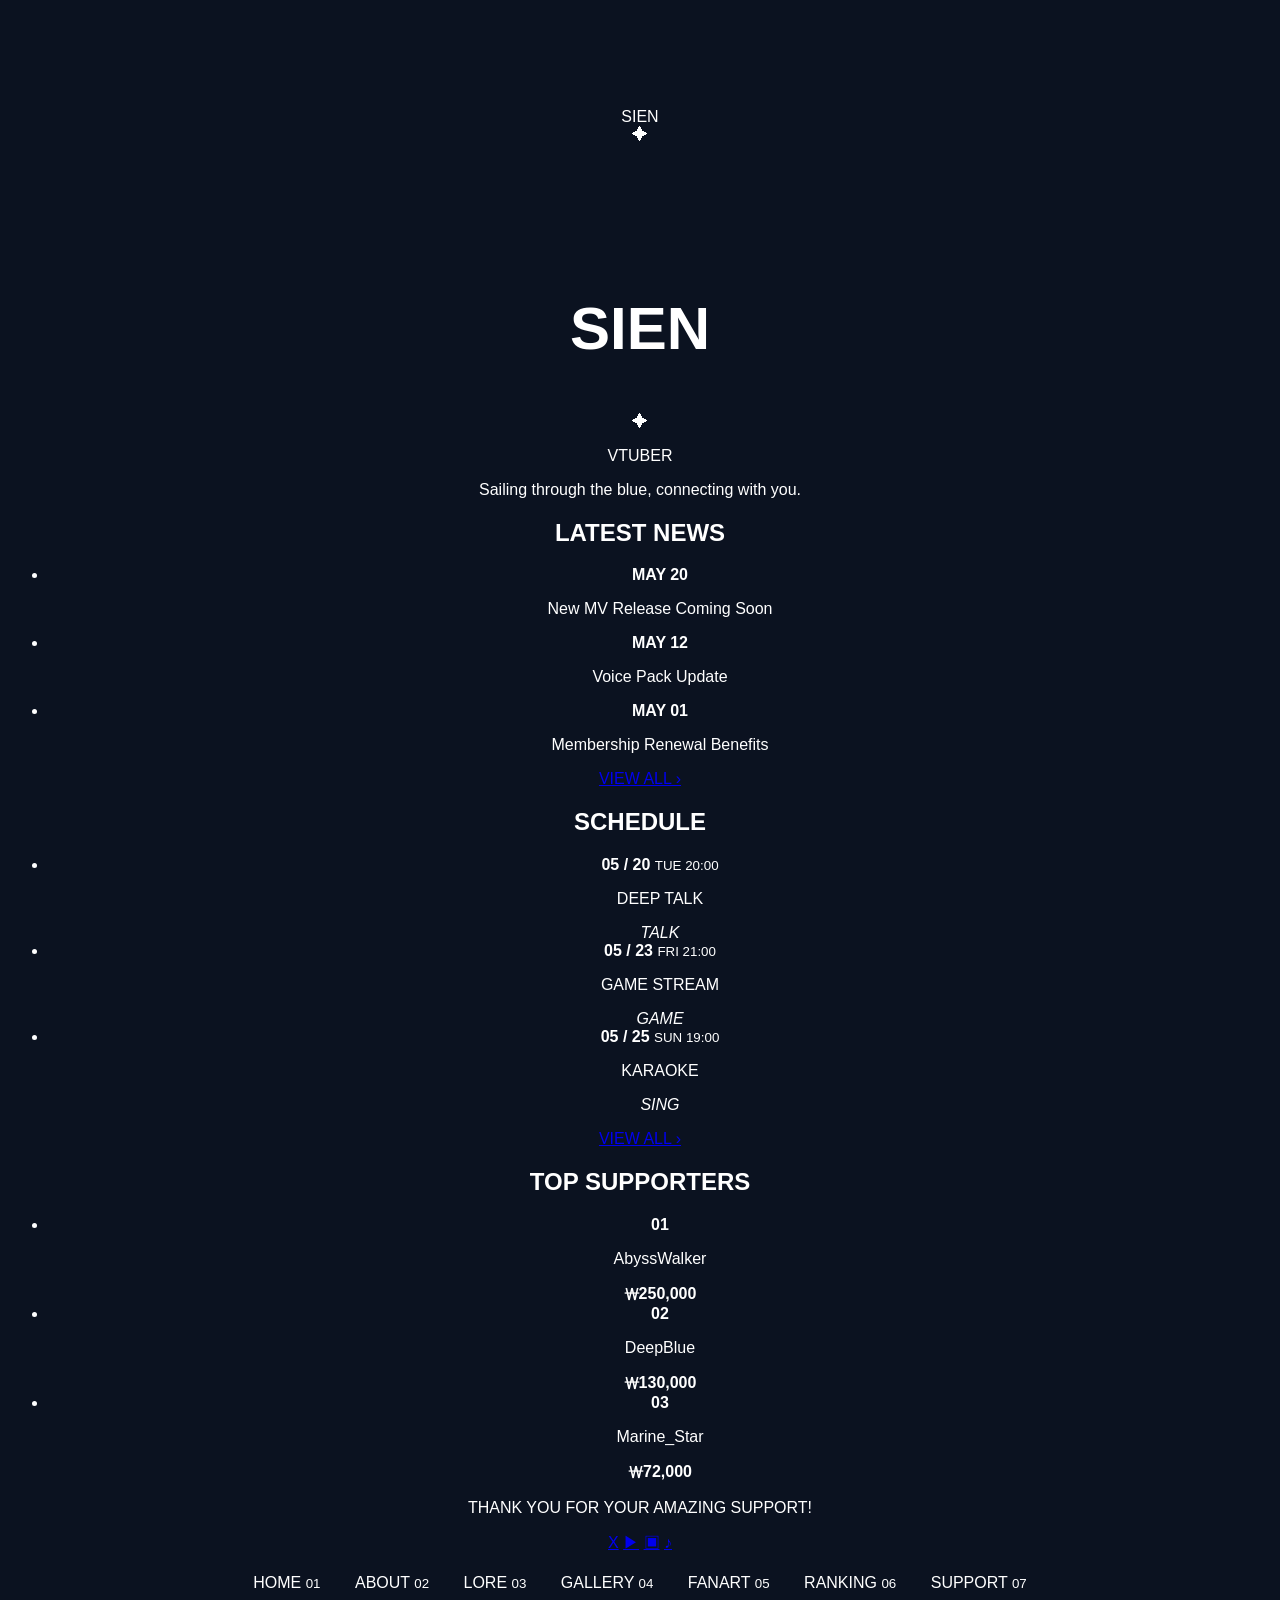
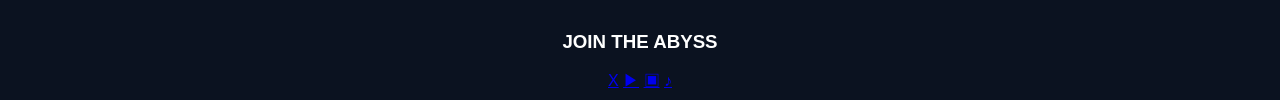
==== index.html @ 656f406c "Update index.html" ====
<!DOCTYPE html>
<html lang="ko">
<head>
    <meta charset="UTF-8" />
    <meta name="viewport" content="width=device-width, initial-scale=1.0" />

    <title>SIEN Official Site</title>

    <link rel="stylesheet" href="style.css" />
</head>
<body>

    <main class="site">

        <!-- 왼쪽 메인 영역 -->
        <section class="hero">

            <header class="top-logo">
                <div class="small-logo">SIEN</div>
                <div class="spark">✦</div>
            </header>

            <div class="hero-content">
                <h1>SIEN</h1>

                <div class="sub-label">
                    <span>✦</span>
                    <p>VTUBER</p>
                </div>

                <p class="hero-text">
                    Sailing through the blue, connecting with you.
                </p>
            </div>

            <!-- 하단 카드 영역 -->
            <section class="info-cards">

                <article class="card">
                    <div class="card-title">
                        <span></span>
                        <h2>LATEST NEWS</h2>
                    </div>

                    <ul class="news-list">
                        <li>
                            <strong>MAY 20</strong>
                            <p>New MV Release Coming Soon</p>
                        </li>
                        <li>
                            <strong>MAY 12</strong>
                            <p>Voice Pack Update</p>
                        </li>
                        <li>
                            <strong>MAY 01</strong>
                            <p>Membership Renewal Benefits</p>
                        </li>
                    </ul>

                    <a href="#" class="view-more">VIEW ALL ›</a>
                </article>

                <article class="card">
                    <div class="card-title">
                        <span></span>
                        <h2>SCHEDULE</h2>
                    </div>

                    <ul class="schedule-list">
                        <li>
                            <div class="date">
                                <strong>05 / 20</strong>
                                <small>TUE 20:00</small>
                            </div>
                            <p>DEEP TALK</p>
                            <em>TALK</em>
                        </li>

                        <li>
                            <div class="date">
                                <strong>05 / 23</strong>
                                <small>FRI 21:00</small>
                            </div>
                            <p>GAME STREAM</p>
                            <em>GAME</em>
                        </li>

                        <li>
                            <div class="date">
                                <strong>05 / 25</strong>
                                <small>SUN 19:00</small>
                            </div>
                            <p>KARAOKE</p>
                            <em>SING</em>
                        </li>
                    </ul>

                    <a href="#" class="view-more">VIEW ALL ›</a>
                </article>

                <article class="card">
                    <div class="card-title">
                        <span></span>
                        <h2>TOP SUPPORTERS</h2>
                    </div>

                    <ul class="supporter-list">
                        <li>
                            <strong>01</strong>
                            <p>AbyssWalker</p>
                            <b>₩250,000</b>
                        </li>
                        <li>
                            <strong>02</strong>
                            <p>DeepBlue</p>
                            <b>₩130,000</b>
                        </li>
                        <li>
                            <strong>03</strong>
                            <p>Marine_Star</p>
                            <b>₩72,000</b>
                        </li>
                    </ul>

                    <p class="thanks">THANK YOU FOR YOUR AMAZING SUPPORT!</p>
                </article>

            </section>
        </section>

        <!-- 오른쪽 메뉴 영역 -->
        <aside class="side-panel">

            <div class="social-icons">
                <a href="#">X</a>
                <a href="#">▶</a>
                <a href="#">▣</a>
                <a href="#">♪</a>
            </div>

            <nav class="main-menu">
                <a href="#" class="active">
                    <span>HOME</span>
                    <small>01</small>
                </a>

                <a href="#">
                    <span>ABOUT</span>
                    <small>02</small>
                </a>

                <a href="#">
                    <span>LORE</span>
                    <small>03</small>
                </a>

                <a href="#">
                    <span>GALLERY</span>
                    <small>04</small>
                </a>

                <a href="#">
                    <span>FANART</span>
                    <small>05</small>
                </a>

                <a href="#">
                    <span>RANKING</span>
                    <small>06</small>
                </a>

                <a href="#">
                    <span>SUPPORT</span>
                    <small>07</small>
                </a>
            </nav>

            <div class="join-box">
                <h3>JOIN THE ABYSS</h3>

                <div class="join-icons">
                    <a href="#">X</a>
                    <a href="#">▶</a>
                    <a href="#">▣</a>
                    <a href="#">♪</a>
                </div>
            </div>

        </aside>

    </main>

    <script src="main.js"></script>
</body>
</html>
---- style.css ----
body{
    background:#0b1220;
    color:white;
    font-family:sans-serif;
    text-align:center;
}

nav{
    padding:20px;
}

nav a{
    color:white;
    text-decoration:none;
    margin:0 15px;
}

header{
    padding:100px 20px;
}

h1{
    font-size:60px;
}
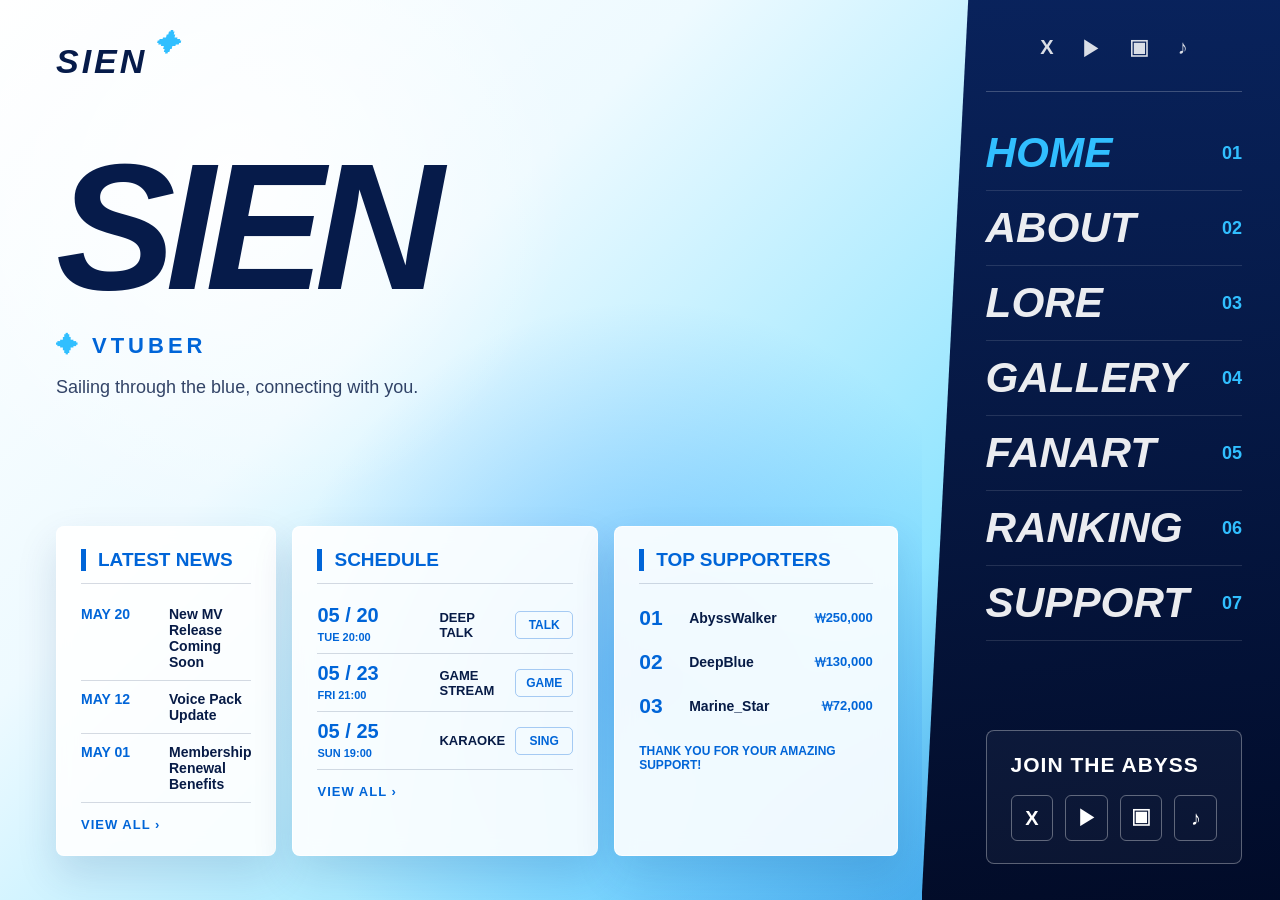
==== commit 87494fe5: "Update index.html" ====
--- a/index.html
+++ b/index.html
@@ -1,195 +1,589 @@
 <!DOCTYPE html>
 <html lang="ko">
 <head>
-    <meta charset="UTF-8" />
-    <meta name="viewport" content="width=device-width, initial-scale=1.0" />
-
-    <title>SIEN Official Site</title>
-
-    <link rel="stylesheet" href="style.css" />
+  <meta charset="UTF-8" />
+  <meta name="viewport" content="width=device-width, initial-scale=1.0" />
+
+  <title>SIEN Official Site</title>
+
+  <style>
+    :root {
+      --white: #f8fbff;
+      --sky: #dff5ff;
+      --cyan: #31bfff;
+      --blue: #0065d8;
+      --deep-blue: #061b4a;
+      --navy: #020b24;
+      --text: #071b46;
+      --card: rgba(255, 255, 255, 0.9);
+      --line: rgba(6, 27, 74, 0.16);
+    }
+
+    * {
+      box-sizing: border-box;
+    }
+
+    html,
+    body {
+      margin: 0;
+      min-height: 100%;
+      font-family: Arial, Helvetica, sans-serif;
+      color: var(--text);
+    }
+
+    body {
+      background: linear-gradient(
+        135deg,
+        #ffffff 0%,
+        #eefaff 32%,
+        #8ee4ff 68%,
+        #0074d9 100%
+      );
+      overflow-x: hidden;
+    }
+
+    a {
+      text-decoration: none;
+      color: inherit;
+    }
+
+    .page {
+      min-height: 100vh;
+      display: grid;
+      grid-template-columns: minmax(0, 1fr) minmax(320px, 28vw);
+    }
+
+    .hero {
+      position: relative;
+      min-height: 100vh;
+      padding: 42px 56px 44px;
+      display: flex;
+      flex-direction: column;
+      justify-content: space-between;
+      overflow: hidden;
+    }
+
+    .hero::before {
+      content: "";
+      position: absolute;
+      inset: 0;
+      background:
+        radial-gradient(circle at 25% 20%, rgba(255,255,255,0.9), transparent 34%),
+        radial-gradient(circle at 70% 75%, rgba(0,120,255,0.35), transparent 40%);
+      pointer-events: none;
+    }
+
+    .logo {
+      position: relative;
+      z-index: 2;
+      display: flex;
+      align-items: flex-start;
+      gap: 8px;
+      font-size: 34px;
+      font-weight: 900;
+      font-style: italic;
+      letter-spacing: 3px;
+      color: var(--deep-blue);
+    }
+
+    .logo span {
+      color: var(--cyan);
+      font-size: 24px;
+      margin-top: -12px;
+    }
+
+    .hero-main {
+      position: relative;
+      z-index: 2;
+      margin-top: 70px;
+    }
+
+    .hero-main h1 {
+      margin: 0;
+      font-size: clamp(92px, 14vw, 210px);
+      line-height: 0.85;
+      font-weight: 900;
+      font-style: italic;
+      letter-spacing: -10px;
+      color: var(--deep-blue);
+    }
+
+    .label {
+      margin-top: 30px;
+      display: flex;
+      align-items: center;
+      gap: 14px;
+      color: var(--blue);
+      font-size: 22px;
+      font-weight: 700;
+      letter-spacing: 4px;
+    }
+
+    .label .star {
+      color: var(--cyan);
+      letter-spacing: 0;
+    }
+
+    .hero-main p {
+      margin-top: 18px;
+      font-size: 18px;
+      color: rgba(7, 27, 70, 0.82);
+    }
+
+    .cards {
+      position: relative;
+      z-index: 2;
+      display: grid;
+      grid-template-columns: 1.05fr 1.1fr 0.95fr;
+      gap: 16px;
+      margin-top: 70px;
+    }
+
+    .card {
+      min-height: 200px;
+      padding: 22px 24px;
+      background: var(--card);
+      border: 1px solid rgba(255,255,255,0.8);
+      border-radius: 8px;
+      box-shadow: 0 18px 40px rgba(3, 50, 112, 0.14);
+      backdrop-filter: blur(10px);
+    }
+
+    .card-title {
+      display: flex;
+      align-items: center;
+      gap: 12px;
+      padding-bottom: 12px;
+      border-bottom: 1px solid var(--line);
+    }
+
+    .card-title::before {
+      content: "";
+      width: 5px;
+      height: 22px;
+      background: var(--blue);
+      display: block;
+    }
+
+    .card-title h2 {
+      margin: 0;
+      font-size: 19px;
+      color: var(--blue);
+    }
+
+    .news-list,
+    .schedule-list,
+    .supporter-list {
+      list-style: none;
+      margin: 12px 0 0;
+      padding: 0;
+    }
+
+    .news-list li {
+      display: grid;
+      grid-template-columns: 78px 1fr;
+      gap: 10px;
+      padding: 10px 0;
+      border-bottom: 1px solid var(--line);
+      font-size: 14px;
+    }
+
+    .news-list strong {
+      color: var(--blue);
+    }
+
+    .news-list p {
+      margin: 0;
+      font-weight: 700;
+    }
+
+    .schedule-list li {
+      display: grid;
+      grid-template-columns: 112px 1fr 58px;
+      align-items: center;
+      gap: 10px;
+      padding: 8px 0;
+      border-bottom: 1px solid var(--line);
+    }
+
+    .date strong {
+      display: block;
+      color: var(--blue);
+      font-size: 20px;
+    }
+
+    .date small {
+      color: var(--blue);
+      font-size: 11px;
+      font-weight: 700;
+    }
+
+    .schedule-list p {
+      margin: 0;
+      font-size: 13px;
+      font-weight: 800;
+    }
+
+    .schedule-list em {
+      font-style: normal;
+      text-align: center;
+      padding: 6px 8px;
+      border: 1px solid rgba(0,101,216,0.32);
+      border-radius: 5px;
+      color: var(--blue);
+      font-size: 12px;
+      font-weight: 800;
+    }
+
+    .supporter-list li {
+      display: grid;
+      grid-template-columns: 40px 1fr 86px;
+      align-items: center;
+      gap: 10px;
+      padding: 10px 0;
+    }
+
+    .supporter-list strong {
+      color: var(--blue);
+      font-size: 21px;
+    }
+
+    .supporter-list p {
+      margin: 0;
+      font-size: 14px;
+      font-weight: 800;
+    }
+
+    .supporter-list b {
+      color: var(--blue);
+      font-size: 13px;
+      text-align: right;
+    }
+
+    .view-more {
+      display: inline-block;
+      margin-top: 14px;
+      color: var(--blue);
+      font-size: 13px;
+      font-weight: 800;
+      letter-spacing: 1px;
+    }
+
+    .thanks {
+      margin: 16px 0 0;
+      color: var(--blue);
+      font-size: 12px;
+      font-weight: 800;
+    }
+
+    .side-panel {
+      position: relative;
+      min-height: 100vh;
+      padding: 36px 38px 36px 64px;
+      color: white;
+      background: linear-gradient(
+        180deg,
+        rgba(5, 30, 88, 0.98),
+        rgba(1, 9, 37, 0.98)
+      );
+      clip-path: polygon(13% 0, 100% 0, 100% 100%, 0 100%);
+      display: flex;
+      flex-direction: column;
+      justify-content: space-between;
+    }
+
+    .social {
+      display: flex;
+      justify-content: center;
+      gap: 28px;
+      padding-bottom: 28px;
+      border-bottom: 1px solid rgba(255,255,255,0.22);
+      font-size: 20px;
+      font-weight: 800;
+    }
+
+    .social a {
+      transition: 0.2s;
+      color: rgba(255,255,255,0.85);
+    }
+
+    .social a:hover {
+      color: var(--cyan);
+      transform: translateY(-3px);
+    }
+
+    .menu {
+      margin-top: 24px;
+    }
+
+    .menu a {
+      display: flex;
+      align-items: center;
+      justify-content: space-between;
+      padding: 13px 0;
+      border-bottom: 1px solid rgba(255,255,255,0.12);
+      transition: 0.2s;
+    }
+
+    .menu span {
+      font-size: clamp(30px, 3.3vw, 52px);
+      font-weight: 900;
+      font-style: italic;
+      color: rgba(255,255,255,0.92);
+    }
+
+    .menu small {
+      color: var(--cyan);
+      font-size: 18px;
+      font-weight: 800;
+    }
+
+    .menu a.active span {
+      color: var(--cyan);
+    }
+
+    .menu a:hover {
+      transform: translateX(8px);
+    }
+
+    .menu a:hover span {
+      color: var(--cyan);
+    }
+
+    .join-box {
+      padding: 22px 24px;
+      border: 1px solid rgba(255,255,255,0.32);
+      border-radius: 8px;
+      background: rgba(255,255,255,0.04);
+    }
+
+    .join-box h3 {
+      margin: 0 0 18px;
+      font-size: 21px;
+      letter-spacing: 1px;
+    }
+
+    .join-icons {
+      display: grid;
+      grid-template-columns: repeat(4, 1fr);
+      gap: 12px;
+    }
+
+    .join-icons a {
+      height: 46px;
+      display: grid;
+      place-items: center;
+      border: 1px solid rgba(255,255,255,0.35);
+      border-radius: 6px;
+      font-size: 20px;
+      font-weight: 800;
+      transition: 0.2s;
+    }
+
+    .join-icons a:hover {
+      background: rgba(49,191,255,0.18);
+      color: var(--cyan);
+    }
+
+    @media (max-width: 900px) {
+      .page {
+        grid-template-columns: 1fr;
+      }
+
+      .hero {
+        min-height: auto;
+        padding: 32px 24px;
+      }
+
+      .hero-main h1 {
+        letter-spacing: -5px;
+      }
+
+      .cards {
+        grid-template-columns: 1fr;
+      }
+
+      .side-panel {
+        min-height: auto;
+        clip-path: none;
+        padding: 32px 24px;
+      }
+
+      .menu span {
+        font-size: 36px;
+      }
+
+      .join-box {
+        margin-top: 30px;
+      }
+    }
+  </style>
 </head>
+
 <body>
-
-    <main class="site">
-
-        <!-- 왼쪽 메인 영역 -->
-        <section class="hero">
-
-            <header class="top-logo">
-                <div class="small-logo">SIEN</div>
-                <div class="spark">✦</div>
-            </header>
-
-            <div class="hero-content">
-                <h1>SIEN</h1>
-
-                <div class="sub-label">
-                    <span>✦</span>
-                    <p>VTUBER</p>
-                </div>
-
-                <p class="hero-text">
-                    Sailing through the blue, connecting with you.
-                </p>
-            </div>
-
-            <!-- 하단 카드 영역 -->
-            <section class="info-cards">
-
-                <article class="card">
-                    <div class="card-title">
-                        <span></span>
-                        <h2>LATEST NEWS</h2>
-                    </div>
-
-                    <ul class="news-list">
-                        <li>
-                            <strong>MAY 20</strong>
-                            <p>New MV Release Coming Soon</p>
-                        </li>
-                        <li>
-                            <strong>MAY 12</strong>
-                            <p>Voice Pack Update</p>
-                        </li>
-                        <li>
-                            <strong>MAY 01</strong>
-                            <p>Membership Renewal Benefits</p>
-                        </li>
-                    </ul>
-
-                    <a href="#" class="view-more">VIEW ALL ›</a>
-                </article>
-
-                <article class="card">
-                    <div class="card-title">
-                        <span></span>
-                        <h2>SCHEDULE</h2>
-                    </div>
-
-                    <ul class="schedule-list">
-                        <li>
-                            <div class="date">
-                                <strong>05 / 20</strong>
-                                <small>TUE 20:00</small>
-                            </div>
-                            <p>DEEP TALK</p>
-                            <em>TALK</em>
-                        </li>
-
-                        <li>
-                            <div class="date">
-                                <strong>05 / 23</strong>
-                                <small>FRI 21:00</small>
-                            </div>
-                            <p>GAME STREAM</p>
-                            <em>GAME</em>
-                        </li>
-
-                        <li>
-                            <div class="date">
-                                <strong>05 / 25</strong>
-                                <small>SUN 19:00</small>
-                            </div>
-                            <p>KARAOKE</p>
-                            <em>SING</em>
-                        </li>
-                    </ul>
-
-                    <a href="#" class="view-more">VIEW ALL ›</a>
-                </article>
-
-                <article class="card">
-                    <div class="card-title">
-                        <span></span>
-                        <h2>TOP SUPPORTERS</h2>
-                    </div>
-
-                    <ul class="supporter-list">
-                        <li>
-                            <strong>01</strong>
-                            <p>AbyssWalker</p>
-                            <b>₩250,000</b>
-                        </li>
-                        <li>
-                            <strong>02</strong>
-                            <p>DeepBlue</p>
-                            <b>₩130,000</b>
-                        </li>
-                        <li>
-                            <strong>03</strong>
-                            <p>Marine_Star</p>
-                            <b>₩72,000</b>
-                        </li>
-                    </ul>
-
-                    <p class="thanks">THANK YOU FOR YOUR AMAZING SUPPORT!</p>
-                </article>
-
-            </section>
-        </section>
-
-        <!-- 오른쪽 메뉴 영역 -->
-        <aside class="side-panel">
-
-            <div class="social-icons">
-                <a href="#">X</a>
-                <a href="#">▶</a>
-                <a href="#">▣</a>
-                <a href="#">♪</a>
-            </div>
-
-            <nav class="main-menu">
-                <a href="#" class="active">
-                    <span>HOME</span>
-                    <small>01</small>
-                </a>
-
-                <a href="#">
-                    <span>ABOUT</span>
-                    <small>02</small>
-                </a>
-
-                <a href="#">
-                    <span>LORE</span>
-                    <small>03</small>
-                </a>
-
-                <a href="#">
-                    <span>GALLERY</span>
-                    <small>04</small>
-                </a>
-
-                <a href="#">
-                    <span>FANART</span>
-                    <small>05</small>
-                </a>
-
-                <a href="#">
-                    <span>RANKING</span>
-                    <small>06</small>
-                </a>
-
-                <a href="#">
-                    <span>SUPPORT</span>
-                    <small>07</small>
-                </a>
-            </nav>
-
-            <div class="join-box">
-                <h3>JOIN THE ABYSS</h3>
-
-                <div class="join-icons">
-                    <a href="#">X</a>
-                    <a href="#">▶</a>
-                    <a href="#">▣</a>
-                    <a href="#">♪</a>
-                </div>
-            </div>
-
-        </aside>
-
-    </main>
-
-    <script src="main.js"></script>
+  <main class="page">
+
+    <section class="hero">
+      <div>
+        <header class="logo">
+          SIEN
+          <span>✦</span>
+        </header>
+
+        <div class="hero-main">
+          <h1>SIEN</h1>
+
+          <div class="label">
+            <span class="star">✦</span>
+            <span>VTUBER</span>
+          </div>
+
+          <p>Sailing through the blue, connecting with you.</p>
+        </div>
+      </div>
+
+      <section class="cards">
+        <article class="card">
+          <div class="card-title">
+            <h2>LATEST NEWS</h2>
+          </div>
+
+          <ul class="news-list">
+            <li>
+              <strong>MAY 20</strong>
+              <p>New MV Release Coming Soon</p>
+            </li>
+            <li>
+              <strong>MAY 12</strong>
+              <p>Voice Pack Update</p>
+            </li>
+            <li>
+              <strong>MAY 01</strong>
+              <p>Membership Renewal Benefits</p>
+            </li>
+          </ul>
+
+          <a href="#" class="view-more">VIEW ALL ›</a>
+        </article>
+
+        <article class="card">
+          <div class="card-title">
+            <h2>SCHEDULE</h2>
+          </div>
+
+          <ul class="schedule-list">
+            <li>
+              <div class="date">
+                <strong>05 / 20</strong>
+                <small>TUE 20:00</small>
+              </div>
+              <p>DEEP TALK</p>
+              <em>TALK</em>
+            </li>
+
+            <li>
+              <div class="date">
+                <strong>05 / 23</strong>
+                <small>FRI 21:00</small>
+              </div>
+              <p>GAME STREAM</p>
+              <em>GAME</em>
+            </li>
+
+            <li>
+              <div class="date">
+                <strong>05 / 25</strong>
+                <small>SUN 19:00</small>
+              </div>
+              <p>KARAOKE</p>
+              <em>SING</em>
+            </li>
+          </ul>
+
+          <a href="#" class="view-more">VIEW ALL ›</a>
+        </article>
+
+        <article class="card">
+          <div class="card-title">
+            <h2>TOP SUPPORTERS</h2>
+          </div>
+
+          <ul class="supporter-list">
+            <li>
+              <strong>01</strong>
+              <p>AbyssWalker</p>
+              <b>₩250,000</b>
+            </li>
+            <li>
+              <strong>02</strong>
+              <p>DeepBlue</p>
+              <b>₩130,000</b>
+            </li>
+            <li>
+              <strong>03</strong>
+              <p>Marine_Star</p>
+              <b>₩72,000</b>
+            </li>
+          </ul>
+
+          <p class="thanks">THANK YOU FOR YOUR AMAZING SUPPORT!</p>
+        </article>
+      </section>
+    </section>
+
+    <aside class="side-panel">
+      <div>
+        <div class="social">
+          <a href="#">X</a>
+          <a href="#">▶</a>
+          <a href="#">▣</a>
+          <a href="#">♪</a>
+        </div>
+
+        <nav class="menu">
+          <a href="#" class="active">
+            <span>HOME</span>
+            <small>01</small>
+          </a>
+          <a href="#">
+            <span>ABOUT</span>
+            <small>02</small>
+          </a>
+          <a href="#">
+            <span>LORE</span>
+            <small>03</small>
+          </a>
+          <a href="#">
+            <span>GALLERY</span>
+            <small>04</small>
+          </a>
+          <a href="#">
+            <span>FANART</span>
+            <small>05</small>
+          </a>
+          <a href="#">
+            <span>RANKING</span>
+            <small>06</small>
+          </a>
+          <a href="#">
+            <span>SUPPORT</span>
+            <small>07</small>
+          </a>
+        </nav>
+      </div>
+
+      <div class="join-box">
+        <h3>JOIN THE ABYSS</h3>
+
+        <div class="join-icons">
+          <a href="#">X</a>
+          <a href="#">▶</a>
+          <a href="#">▣</a>
+          <a href="#">♪</a>
+        </div>
+      </div>
+    </aside>
+
+  </main>
 </body>
 </html>
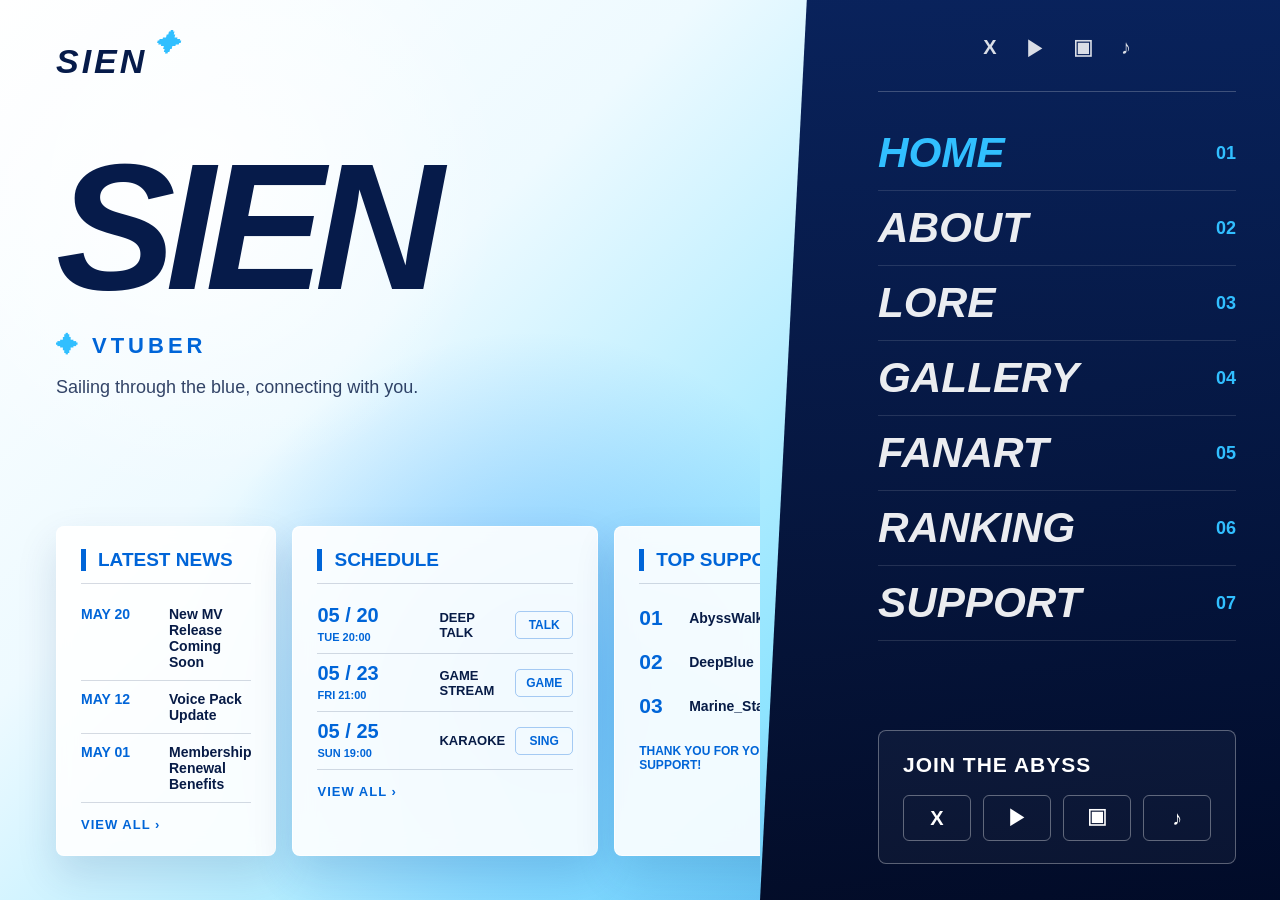
==== commit 0da9e746: "Update index.html" ====
--- a/index.html
+++ b/index.html
@@ -50,7 +50,7 @@
     .page {
       min-height: 100vh;
       display: grid;
-      grid-template-columns: minmax(0, 1fr) minmax(320px, 28vw);
+      grid-template-columns: minmax(0, 1fr) minmax(520px, 30vw);
     }
 
     .hero {
@@ -279,14 +279,14 @@
     .side-panel {
       position: relative;
       min-height: 100vh;
-      padding: 36px 38px 36px 64px;
+      padding: 36px 44px 36px 118px;
       color: white;
       background: linear-gradient(
         180deg,
         rgba(5, 30, 88, 0.98),
         rgba(1, 9, 37, 0.98)
       );
-      clip-path: polygon(13% 0, 100% 0, 100% 100%, 0 100%);
+      clip-path: polygon(9% 0, 100% 0, 100% 100%, 0 100%);
       display: flex;
       flex-direction: column;
       justify-content: space-between;
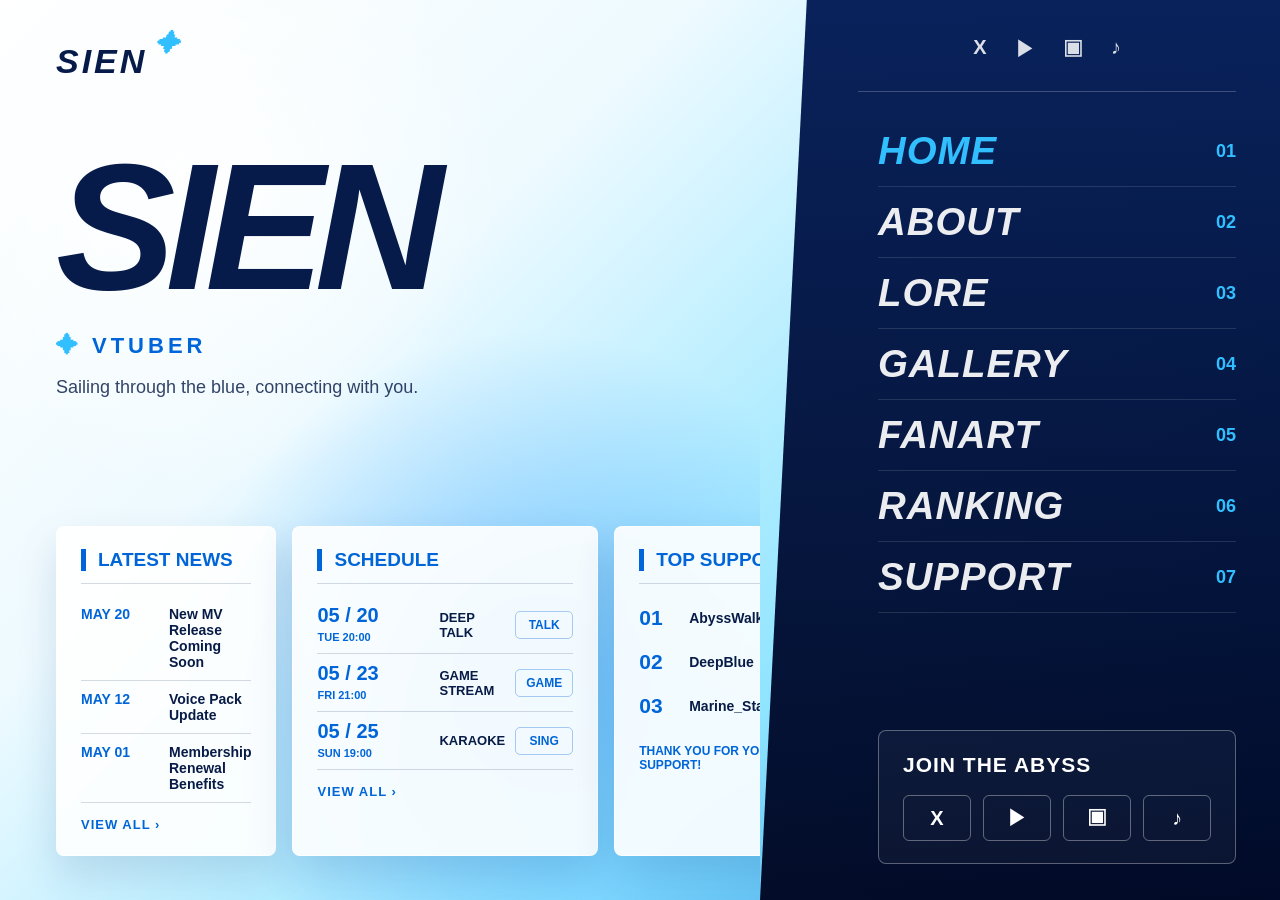
==== commit 65289303: "Update index.html" ====
--- a/index.html
+++ b/index.html
@@ -297,10 +297,11 @@
       justify-content: center;
       gap: 28px;
       padding-bottom: 28px;
+      margin-left: -20px;
       border-bottom: 1px solid rgba(255,255,255,0.22);
       font-size: 20px;
       font-weight: 800;
-    }
+}
 
     .social a {
       transition: 0.2s;
@@ -326,11 +327,12 @@
     }
 
     .menu span {
-      font-size: clamp(30px, 3.3vw, 52px);
+      font-size: clamp(30px, 3vw, 48px);
       font-weight: 900;
       font-style: italic;
       color: rgba(255,255,255,0.92);
-    }
+      letter-spacing: 1px;
+}
 
     .menu small {
       color: var(--cyan);
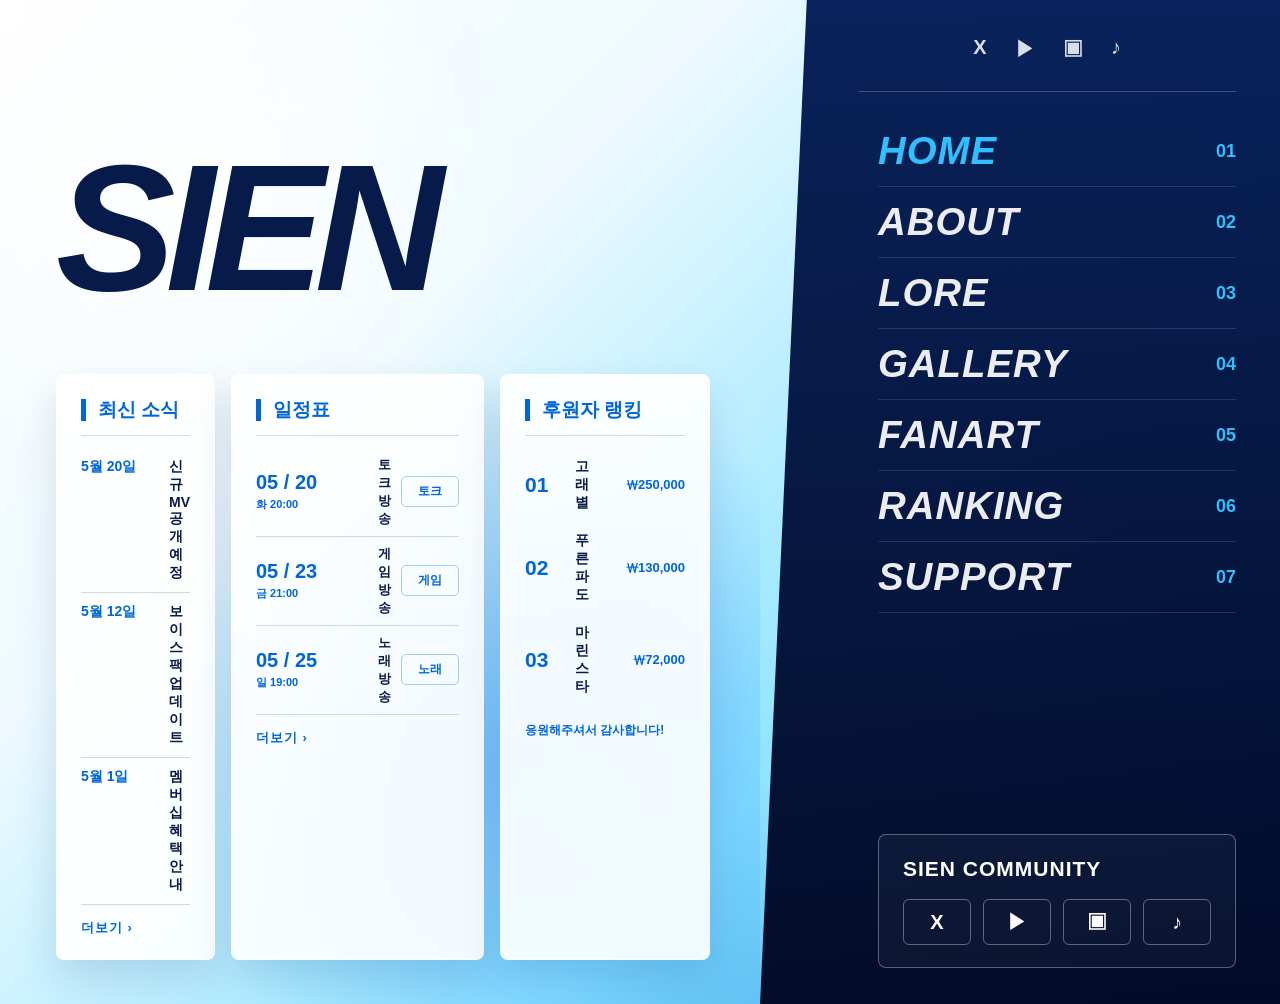
==== commit 067ed15a: "Update index.html" ====
--- a/index.html
+++ b/index.html
@@ -73,61 +73,20 @@
       pointer-events: none;
     }
 
-    .logo {
-      position: relative;
-      z-index: 2;
-      display: flex;
-      align-items: flex-start;
-      gap: 8px;
-      font-size: 34px;
-      font-weight: 900;
-      font-style: italic;
-      letter-spacing: 3px;
-      color: var(--deep-blue);
-    }
-
-    .logo span {
-      color: var(--cyan);
-      font-size: 24px;
-      margin-top: -12px;
-    }
-
     .hero-main {
       position: relative;
       z-index: 2;
-      margin-top: 70px;
+      margin-top: 110px;
     }
 
     .hero-main h1 {
       margin: 0;
-      font-size: clamp(92px, 14vw, 210px);
+      font-size: clamp(110px, 14vw, 210px);
       line-height: 0.85;
       font-weight: 900;
       font-style: italic;
       letter-spacing: -10px;
       color: var(--deep-blue);
-    }
-
-    .label {
-      margin-top: 30px;
-      display: flex;
-      align-items: center;
-      gap: 14px;
-      color: var(--blue);
-      font-size: 22px;
-      font-weight: 700;
-      letter-spacing: 4px;
-    }
-
-    .label .star {
-      color: var(--cyan);
-      letter-spacing: 0;
-    }
-
-    .hero-main p {
-      margin-top: 18px;
-      font-size: 18px;
-      color: rgba(7, 27, 70, 0.82);
     }
 
     .cards {
@@ -301,7 +260,7 @@
       border-bottom: 1px solid rgba(255,255,255,0.22);
       font-size: 20px;
       font-weight: 800;
-}
+    }
 
     .social a {
       transition: 0.2s;
@@ -332,7 +291,7 @@
       font-style: italic;
       color: rgba(255,255,255,0.92);
       letter-spacing: 1px;
-}
+    }
 
     .menu small {
       color: var(--cyan);
@@ -397,6 +356,10 @@
         padding: 32px 24px;
       }
 
+      .hero-main {
+        margin-top: 60px;
+      }
+
       .hero-main h1 {
         letter-spacing: -5px;
       }
@@ -426,109 +389,95 @@
   <main class="page">
 
     <section class="hero">
-      <div>
-        <header class="logo">
-          SIEN
-          <span>✦</span>
-        </header>
-
-        <div class="hero-main">
-          <h1>SIEN</h1>
-
-          <div class="label">
-            <span class="star">✦</span>
-            <span>VTUBER</span>
-          </div>
-
-          <p>Sailing through the blue, connecting with you.</p>
-        </div>
+      <div class="hero-main">
+        <h1>SIEN</h1>
       </div>
 
       <section class="cards">
         <article class="card">
           <div class="card-title">
-            <h2>LATEST NEWS</h2>
+            <h2>최신 소식</h2>
           </div>
 
           <ul class="news-list">
             <li>
-              <strong>MAY 20</strong>
-              <p>New MV Release Coming Soon</p>
-            </li>
-            <li>
-              <strong>MAY 12</strong>
-              <p>Voice Pack Update</p>
-            </li>
-            <li>
-              <strong>MAY 01</strong>
-              <p>Membership Renewal Benefits</p>
+              <strong>5월 20일</strong>
+              <p>신규 MV 공개 예정</p>
+            </li>
+            <li>
+              <strong>5월 12일</strong>
+              <p>보이스팩 업데이트</p>
+            </li>
+            <li>
+              <strong>5월 1일</strong>
+              <p>멤버십 혜택 안내</p>
             </li>
           </ul>
 
-          <a href="#" class="view-more">VIEW ALL ›</a>
+          <a href="#" class="view-more">더보기 ›</a>
         </article>
 
         <article class="card">
           <div class="card-title">
-            <h2>SCHEDULE</h2>
+            <h2>일정표</h2>
           </div>
 
           <ul class="schedule-list">
             <li>
               <div class="date">
                 <strong>05 / 20</strong>
-                <small>TUE 20:00</small>
+                <small>화 20:00</small>
               </div>
-              <p>DEEP TALK</p>
-              <em>TALK</em>
+              <p>토크 방송</p>
+              <em>토크</em>
             </li>
 
             <li>
               <div class="date">
                 <strong>05 / 23</strong>
-                <small>FRI 21:00</small>
+                <small>금 21:00</small>
               </div>
-              <p>GAME STREAM</p>
-              <em>GAME</em>
+              <p>게임 방송</p>
+              <em>게임</em>
             </li>
 
             <li>
               <div class="date">
                 <strong>05 / 25</strong>
-                <small>SUN 19:00</small>
+                <small>일 19:00</small>
               </div>
-              <p>KARAOKE</p>
-              <em>SING</em>
+              <p>노래 방송</p>
+              <em>노래</em>
             </li>
           </ul>
 
-          <a href="#" class="view-more">VIEW ALL ›</a>
+          <a href="#" class="view-more">더보기 ›</a>
         </article>
 
         <article class="card">
           <div class="card-title">
-            <h2>TOP SUPPORTERS</h2>
+            <h2>후원자 랭킹</h2>
           </div>
 
           <ul class="supporter-list">
             <li>
               <strong>01</strong>
-              <p>AbyssWalker</p>
+              <p>고래별</p>
               <b>₩250,000</b>
             </li>
             <li>
               <strong>02</strong>
-              <p>DeepBlue</p>
+              <p>푸른파도</p>
               <b>₩130,000</b>
             </li>
             <li>
               <strong>03</strong>
-              <p>Marine_Star</p>
+              <p>마린스타</p>
               <b>₩72,000</b>
             </li>
           </ul>
 
-          <p class="thanks">THANK YOU FOR YOUR AMAZING SUPPORT!</p>
+          <p class="thanks">응원해주셔서 감사합니다!</p>
         </article>
       </section>
     </section>
@@ -575,7 +524,7 @@
       </div>
 
       <div class="join-box">
-        <h3>JOIN THE ABYSS</h3>
+        <h3>SIEN COMMUNITY</h3>
 
         <div class="join-icons">
           <a href="#">X</a>
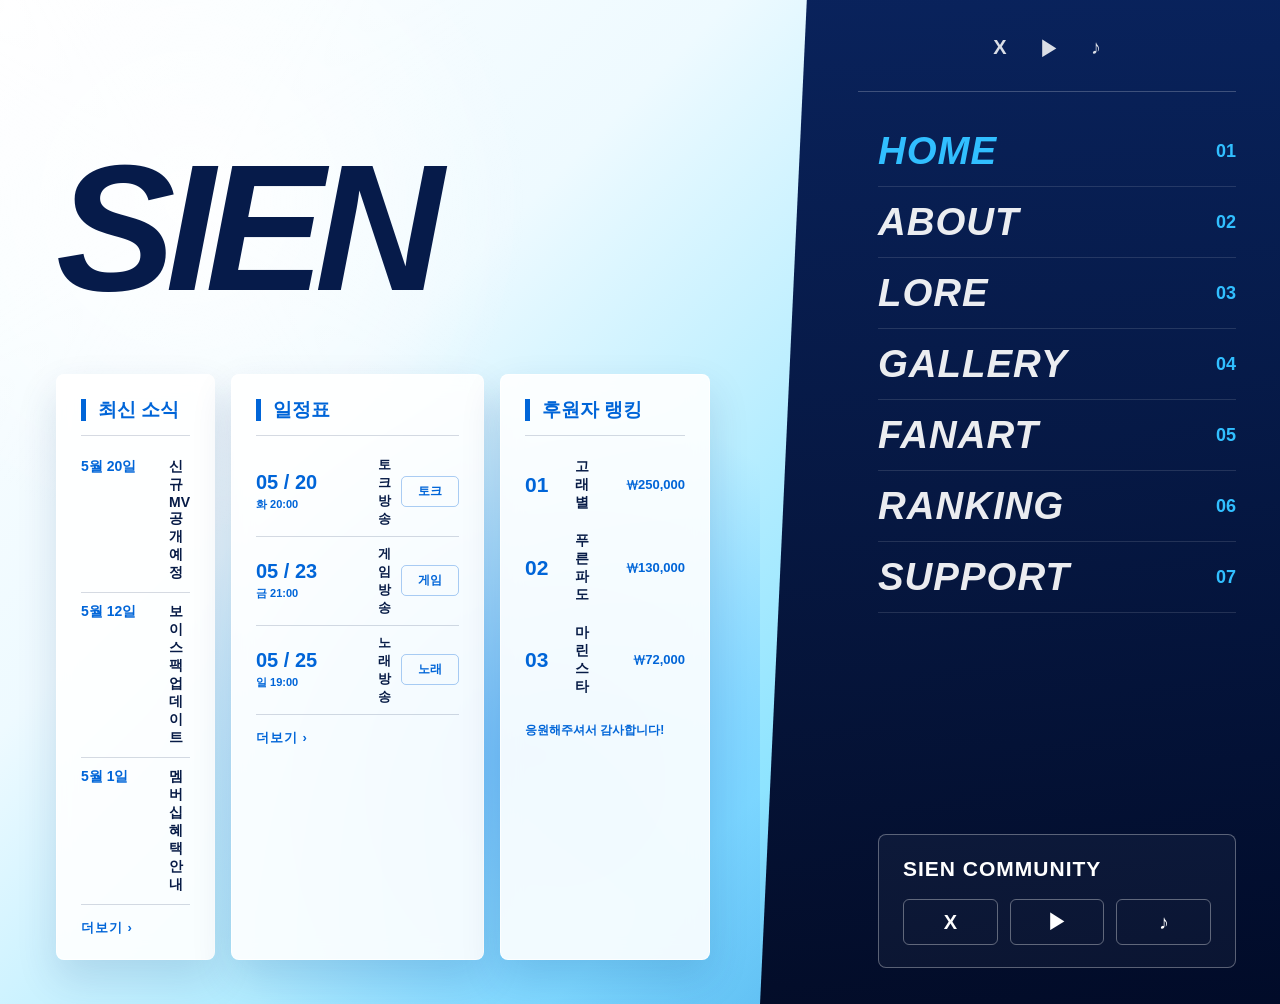
==== commit 45f6a45c: "Update index.html" ====
--- a/index.html
+++ b/index.html
@@ -254,7 +254,7 @@
     .social {
       display: flex;
       justify-content: center;
-      gap: 28px;
+      gap: 32px;
       padding-bottom: 28px;
       margin-left: -20px;
       border-bottom: 1px solid rgba(255,255,255,0.22);
@@ -326,7 +326,7 @@
 
     .join-icons {
       display: grid;
-      grid-template-columns: repeat(4, 1fr);
+      grid-template-columns: repeat(3, 1fr);
       gap: 12px;
     }
 
@@ -485,10 +485,9 @@
     <aside class="side-panel">
       <div>
         <div class="social">
-          <a href="#">X</a>
-          <a href="#">▶</a>
-          <a href="#">▣</a>
-          <a href="#">♪</a>
+          <a href="#" aria-label="X">X</a>
+          <a href="#" aria-label="YouTube">▶</a>
+          <a href="#" aria-label="TikTok">♪</a>
         </div>
 
         <nav class="menu">
@@ -527,10 +526,9 @@
         <h3>SIEN COMMUNITY</h3>
 
         <div class="join-icons">
-          <a href="#">X</a>
-          <a href="#">▶</a>
-          <a href="#">▣</a>
-          <a href="#">♪</a>
+          <a href="#" aria-label="X">X</a>
+          <a href="#" aria-label="YouTube">▶</a>
+          <a href="#" aria-label="TikTok">♪</a>
         </div>
       </div>
     </aside>
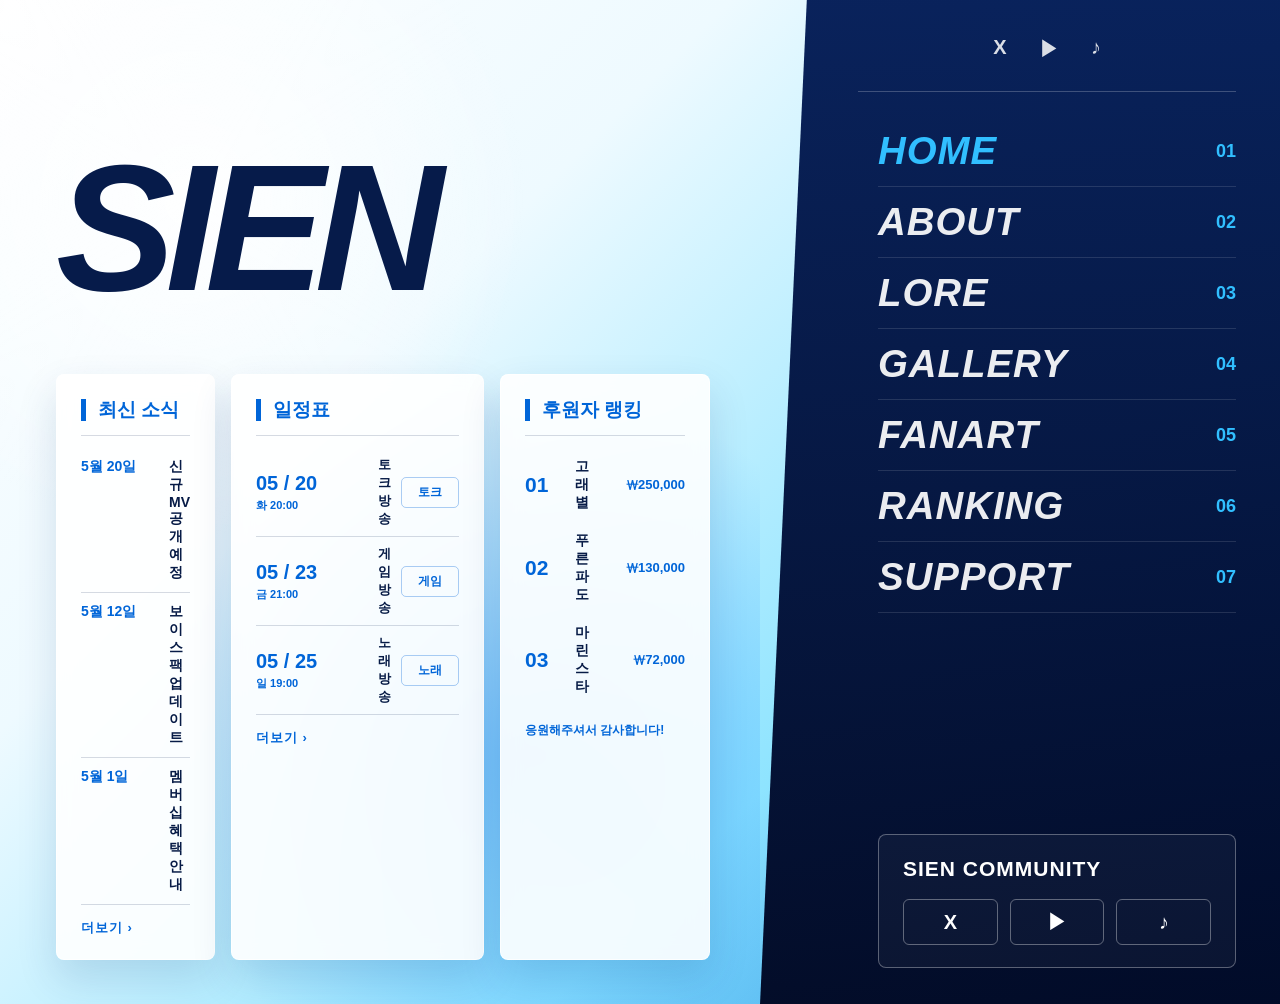
==== commit b9adeb77: "Update index.html" ====
--- a/index.html
+++ b/index.html
@@ -414,7 +414,7 @@
             </li>
           </ul>
 
-          <a href="#" class="view-more">더보기 ›</a>
+          <a href="about.html" class="view-more">더보기 ›</a>
         </article>
 
         <article class="card">
@@ -451,7 +451,7 @@
             </li>
           </ul>
 
-          <a href="#" class="view-more">더보기 ›</a>
+          <a href="about.html" class="view-more">더보기 ›</a>
         </article>
 
         <article class="card">
@@ -491,31 +491,31 @@
         </div>
 
         <nav class="menu">
-          <a href="#" class="active">
+          <a href="index.html" class="active">
             <span>HOME</span>
             <small>01</small>
           </a>
-          <a href="#">
+          <a href="about.html">
             <span>ABOUT</span>
             <small>02</small>
           </a>
-          <a href="#">
+          <a href="lore.html">
             <span>LORE</span>
             <small>03</small>
           </a>
-          <a href="#">
+          <a href="gallery.html">
             <span>GALLERY</span>
             <small>04</small>
           </a>
-          <a href="#">
+          <a href="fanart.html">
             <span>FANART</span>
             <small>05</small>
           </a>
-          <a href="#">
+          <a href="ranking.html">
             <span>RANKING</span>
             <small>06</small>
           </a>
-          <a href="#">
+          <a href="support.html">
             <span>SUPPORT</span>
             <small>07</small>
           </a>
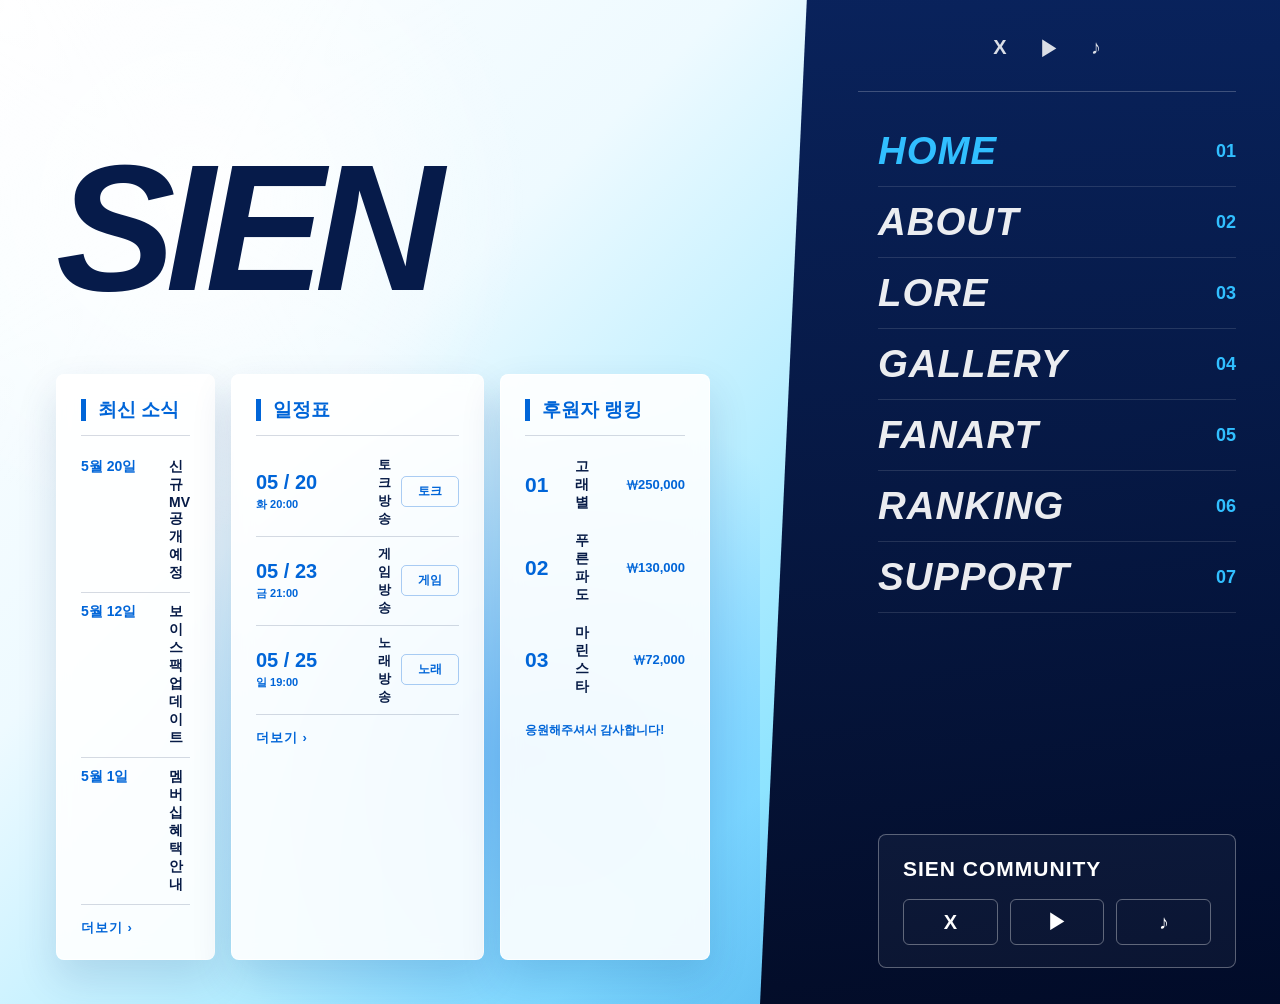
==== commit 9bd34ee0: "Update index.html" ====
--- a/index.html
+++ b/index.html
@@ -5,6 +5,9 @@
   <meta name="viewport" content="width=device-width, initial-scale=1.0" />
 
   <title>SIEN Official Site</title>
+
+  <!-- 페이지 전환 물방울 애니메이션 CSS -->
+  <link rel="stylesheet" href="transition.css" />
 
   <style>
     :root {
@@ -534,5 +537,8 @@
     </aside>
 
   </main>
+
+  <!-- 페이지 전환 물방울 애니메이션 JS -->
+  <script src="transition.js"></script>
 </body>
 </html>
--- a/transition.css
+++ b/transition.css
@@ -0,0 +1,94 @@
+/* 페이지 전환 물방울 효과 */
+.bubble-transition {
+  position: fixed;
+  inset: 0;
+  z-index: 9999;
+  pointer-events: none;
+  overflow: hidden;
+  --x: 50vw;
+  --y: 50vh;
+}
+
+.bubble-transition::before {
+  content: "";
+  position: absolute;
+  left: var(--x);
+  top: var(--y);
+  width: 160vmax;
+  height: 160vmax;
+  border-radius: 50%;
+  background:
+    radial-gradient(circle,
+      rgba(255, 255, 255, 0.98) 0%,
+      rgba(210, 250, 255, 0.98) 13%,
+      rgba(49, 191, 255, 0.96) 34%,
+      rgba(0, 101, 216, 0.98) 62%,
+      rgba(2, 11, 36, 1) 100%);
+  transform: translate(-50%, -50%) scale(0);
+  animation: bubbleWave 0.78s cubic-bezier(0.7, 0, 0.2, 1) forwards;
+}
+
+.bubble-transition::after {
+  content: "";
+  position: absolute;
+  inset: 0;
+  background:
+    radial-gradient(circle at var(--x) var(--y), rgba(255,255,255,0.55), transparent 18%),
+    linear-gradient(135deg, rgba(255,255,255,0.18), rgba(49,191,255,0.15));
+  opacity: 0;
+  animation: bubbleFlash 0.78s ease forwards;
+}
+
+.transition-bubble {
+  position: absolute;
+  left: calc(var(--x) + var(--dx));
+  top: calc(var(--y) + var(--dy));
+  width: var(--size);
+  height: var(--size);
+  border-radius: 50%;
+  border: 2px solid rgba(255, 255, 255, 0.85);
+  background:
+    radial-gradient(circle at 30% 30%,
+      rgba(255,255,255,0.95),
+      rgba(160,235,255,0.45) 38%,
+      rgba(49,191,255,0.1) 72%);
+  box-shadow:
+    0 0 14px rgba(255,255,255,0.55),
+    0 0 22px rgba(49,191,255,0.38);
+  opacity: 0;
+  animation: bubbleFloat 0.76s ease-out forwards;
+  animation-delay: var(--delay);
+}
+
+@keyframes bubbleWave {
+  0% {
+    transform: translate(-50%, -50%) scale(0);
+    filter: blur(0px);
+  }
+  65% {
+    transform: translate(-50%, -50%) scale(0.9);
+    filter: blur(0.5px);
+  }
+  100% {
+    transform: translate(-50%, -50%) scale(1);
+    filter: blur(0px);
+  }
+}
+
+@keyframes bubbleFlash {
+  0% { opacity: 0; }
+  25% { opacity: 1; }
+  100% { opacity: 0.35; }
+}
+
+@keyframes bubbleFloat {
+  0% {
+    opacity: 0;
+    transform: translate(0, 0) scale(0.4);
+  }
+  20% { opacity: 1; }
+  100% {
+    opacity: 0;
+    transform: translate(var(--float-x), var(--float-y)) scale(1.25);
+  }
+}
